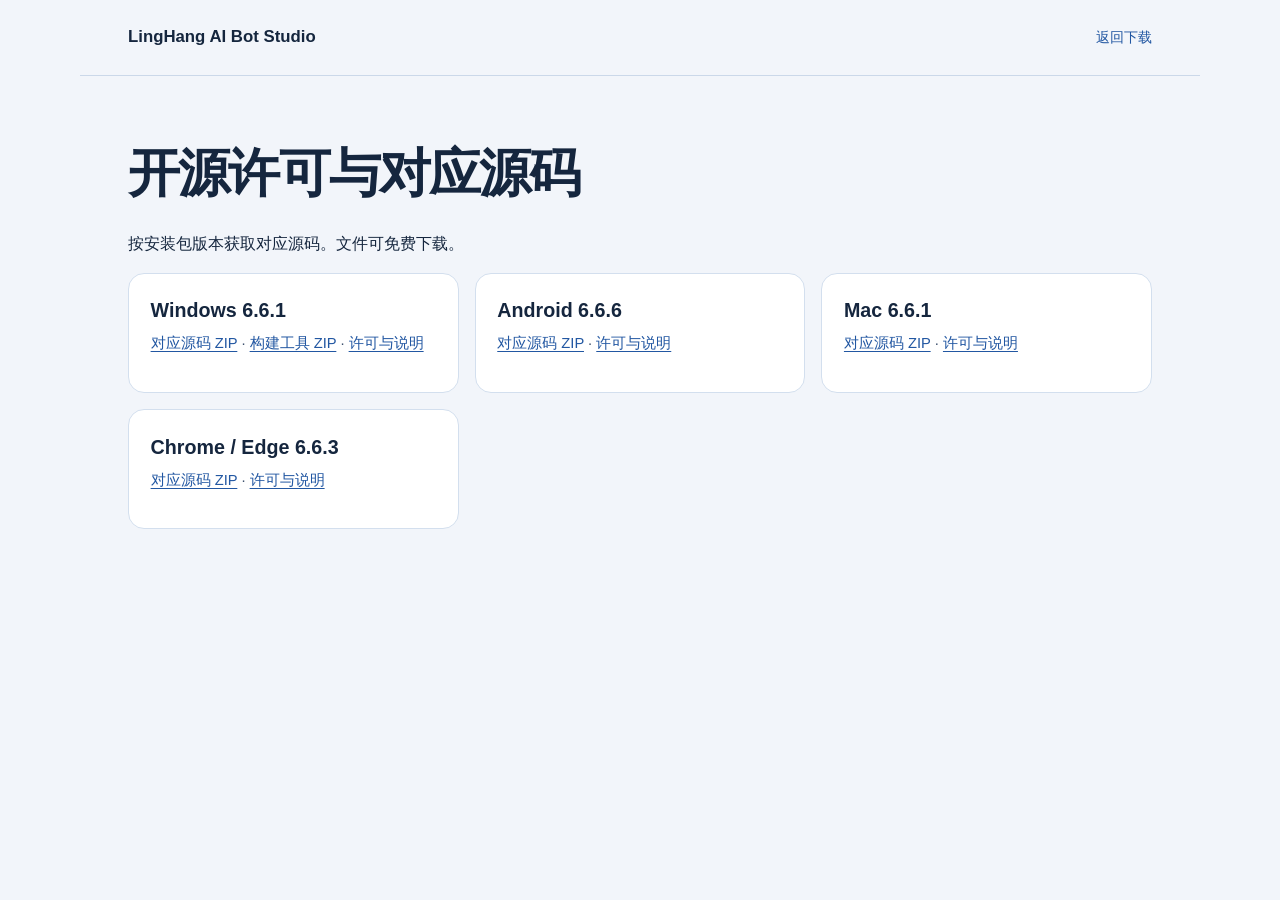
==== open-source.html @ 191b7745 "Separate download attachments from corresponding source" ====
<!doctype html>
<html lang="zh-CN">
<head>
  <meta charset="utf-8">
  <meta name="viewport" content="width=device-width, initial-scale=1">
  <title>开源许可与对应源码 · LingHang AI Bot Studio</title>
  <link rel="stylesheet" href="./styles.css">
</head>
<body>
  <header class="top"><a class="brand" href="./">LingHang AI Bot Studio</a><a href="./">返回下载</a></header>
  <main>
    <h1>开源许可与对应源码</h1>
    <p>按安装包版本获取对应源码。文件可免费下载。</p>
    <section class="downloads" aria-label="各平台对应源码">
      <article class="card">
        <h2>Windows 6.6.1</h2>
        <p><a href="https://node.linghang.world/downloads/Linghang-Windows-6.6.1-f5f4a2c-source.zip">对应源码 ZIP</a> · <a href="https://node.linghang.world/downloads/Linghang-Windows-6.6.1-f5f4a2c-build-tools.zip">构建工具 ZIP</a> · <a href="https://www.linghang.world/open-source/6.6.1">许可与说明</a></p>
      </article>
      <article class="card">
        <h2>Android 6.6.6</h2>
        <p><a href="https://node.linghang.world/downloads/linghang-client-6.6.6-6060605-android-source.zip">对应源码 ZIP</a> · <a href="https://www.linghang.world/open-source/6.6.6#android">许可与说明</a></p>
      </article>
      <article class="card">
        <h2>Mac 6.6.1</h2>
        <p><a href="https://node.linghang.world/downloads/Linghang-macOS-6.6.1-6060105-source.zip">对应源码 ZIP</a> · <a href="https://www.linghang.world/downloads">许可与说明</a></p>
      </article>
      <article class="card">
        <h2>Chrome / Edge 6.6.3</h2>
        <p><a href="https://node.linghang.world/downloads/linghang-browser-6.6.3-source-materials.zip">对应源码 ZIP</a> · <a href="https://www.linghang.world/downloads#web-launcher">许可与说明</a></p>
      </article>
    </section>
  </main>
</body>
</html>
---- styles.css ----
:root {
  color-scheme: light;
  font-family: Inter, "Segoe UI", "Microsoft YaHei", sans-serif;
  background: #f2f5fa;
  color: #15263e;
  line-height: 1.6;
}
* { box-sizing: border-box; }
body { margin: 0; }
a { color: #2257a2; text-underline-offset: .2em; }
a:focus-visible { outline: 3px solid #3685d8; outline-offset: 4px; }
.top, main, footer { max-width: 1120px; margin: auto; padding-inline: clamp(1rem, 4vw, 3rem); }
.top { display: flex; align-items: center; justify-content: space-between; min-height: 76px; border-bottom: 1px solid #cbd8e9; }
.top a { font-size: .875rem; text-decoration: none; }
.top .brand { color: inherit; font-weight: 750; font-size: 1.05rem; }
main { padding-block: clamp(1.5rem, 5vw, 3.5rem); }
h1 { margin: 0; font-size: clamp(1.9rem, 5vw, 3.25rem); letter-spacing: -.035em; }
.intro { margin: .4rem 0 1.6rem; color: #40536f; }
.downloads { display: grid; grid-template-columns: repeat(auto-fit, minmax(min(100%, 290px), 1fr)); gap: 1rem; align-items: stretch; }
article { background: #fff; border: 1px solid #d3dfee; border-radius: 1rem; padding: 1.35rem; min-width: 0; }
.platform { margin: 0 0 .25rem; color: #2d5f9f; font-size: .85rem; font-weight: 720; }
h2 { margin: 0; font-size: 1.23rem; }
article p:not(.platform) { color: #40536f; font-size: .92rem; margin: .35rem 0 .9rem; }
.download { display: flex; justify-content: space-between; gap: .75rem; border-radius: .58rem; background: #163c74; color: white; font-weight: 675; text-decoration: none; padding: .56rem .7rem; }
.download:hover { background: #215392; }
.download span { font-weight: 480; white-space: nowrap; }
.secondary { margin-top: .65rem; font-size: .83rem; }
.secondary { display: block; }
footer { border-top: 1px solid #cbd8e9; padding-block: 1.1rem 1.6rem; font-size: .875rem; }

.contact { border-top: 1px solid #cbd8e9; margin-top: 2.4rem; padding-top: 1.4rem; }
.contact address { font-style: normal; }
.contact dl { display: grid; grid-template-columns: repeat(auto-fit, minmax(min(100%, 215px), 1fr)); gap: 1rem; margin: .8rem 0 0; }
.contact dt { color: #40536f; font-size: .82rem; }
.contact dd { margin: .2rem 0 0; overflow-wrap: anywhere; }
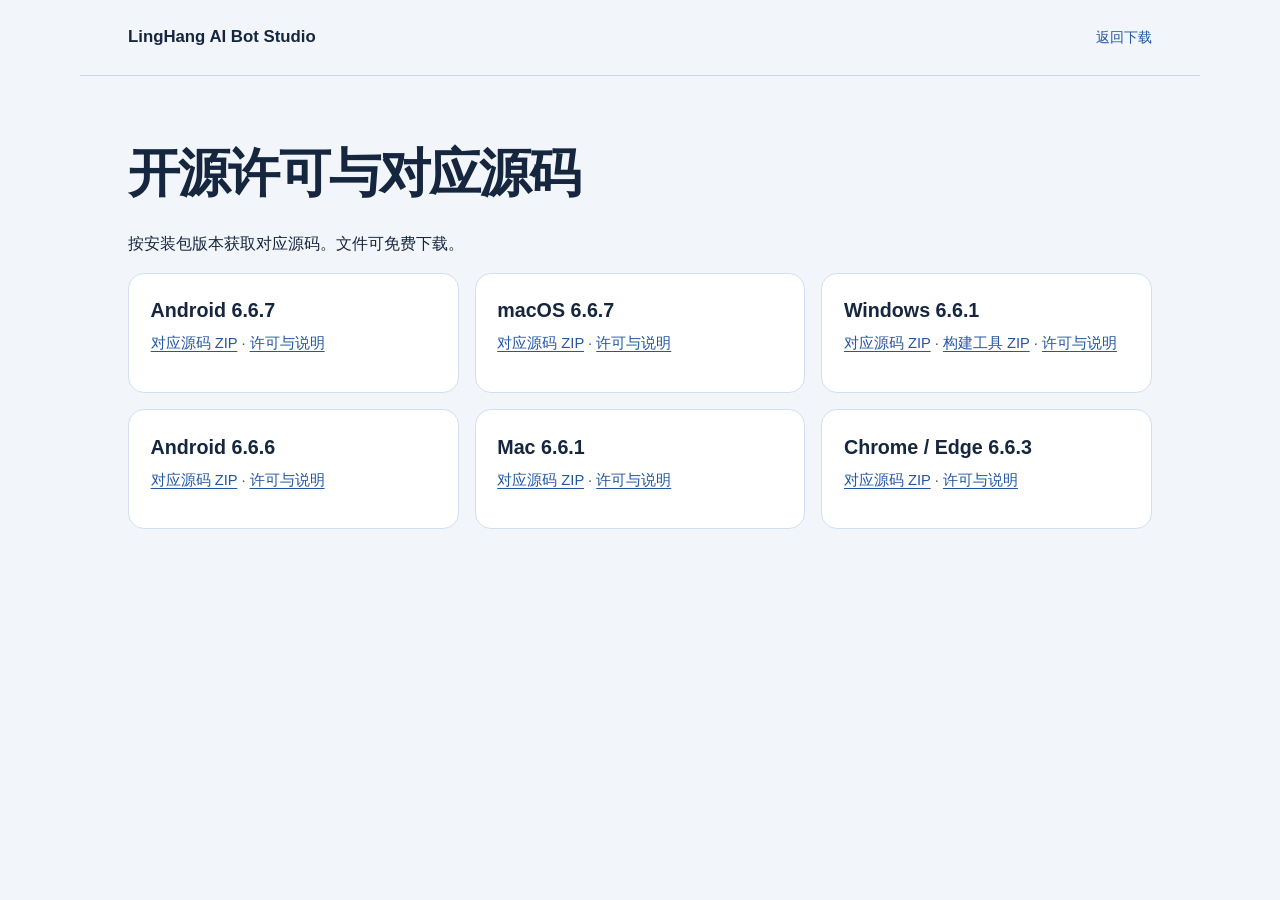
==== commit 92b385aa: "Publish verified Android and macOS 6.6.7 downloads" ====
--- a/open-source.html
+++ b/open-source.html
@@ -12,6 +12,14 @@
     <h1>开源许可与对应源码</h1>
     <p>按安装包版本获取对应源码。文件可免费下载。</p>
     <section class="downloads" aria-label="各平台对应源码">
+      <article class="card">
+        <h2>Android 6.6.7</h2>
+        <p><a href="https://github.com/safaeaefasf/linghang-downloads/releases/download/android-6.6.7-6060700/linghang-client-6.6.7-6060700-android-source.zip">对应源码 ZIP</a> · <a href="https://www.linghang.world/open-source/6.6.7">许可与说明</a></p>
+      </article>
+      <article class="card">
+        <h2>macOS 6.6.7</h2>
+        <p><a href="https://github.com/safaeaefasf/linghang-downloads/releases/download/macos-6.6.7-6060718/Linghang-macOS-6.6.7-6060718-source.zip">对应源码 ZIP</a> · <a href="https://www.linghang.world/open-source/6.6.7">许可与说明</a></p>
+      </article>
       <article class="card">
         <h2>Windows 6.6.1</h2>
         <p><a href="https://node.linghang.world/downloads/Linghang-Windows-6.6.1-f5f4a2c-source.zip">对应源码 ZIP</a> · <a href="https://node.linghang.world/downloads/Linghang-Windows-6.6.1-f5f4a2c-build-tools.zip">构建工具 ZIP</a> · <a href="https://www.linghang.world/open-source/6.6.1">许可与说明</a></p>
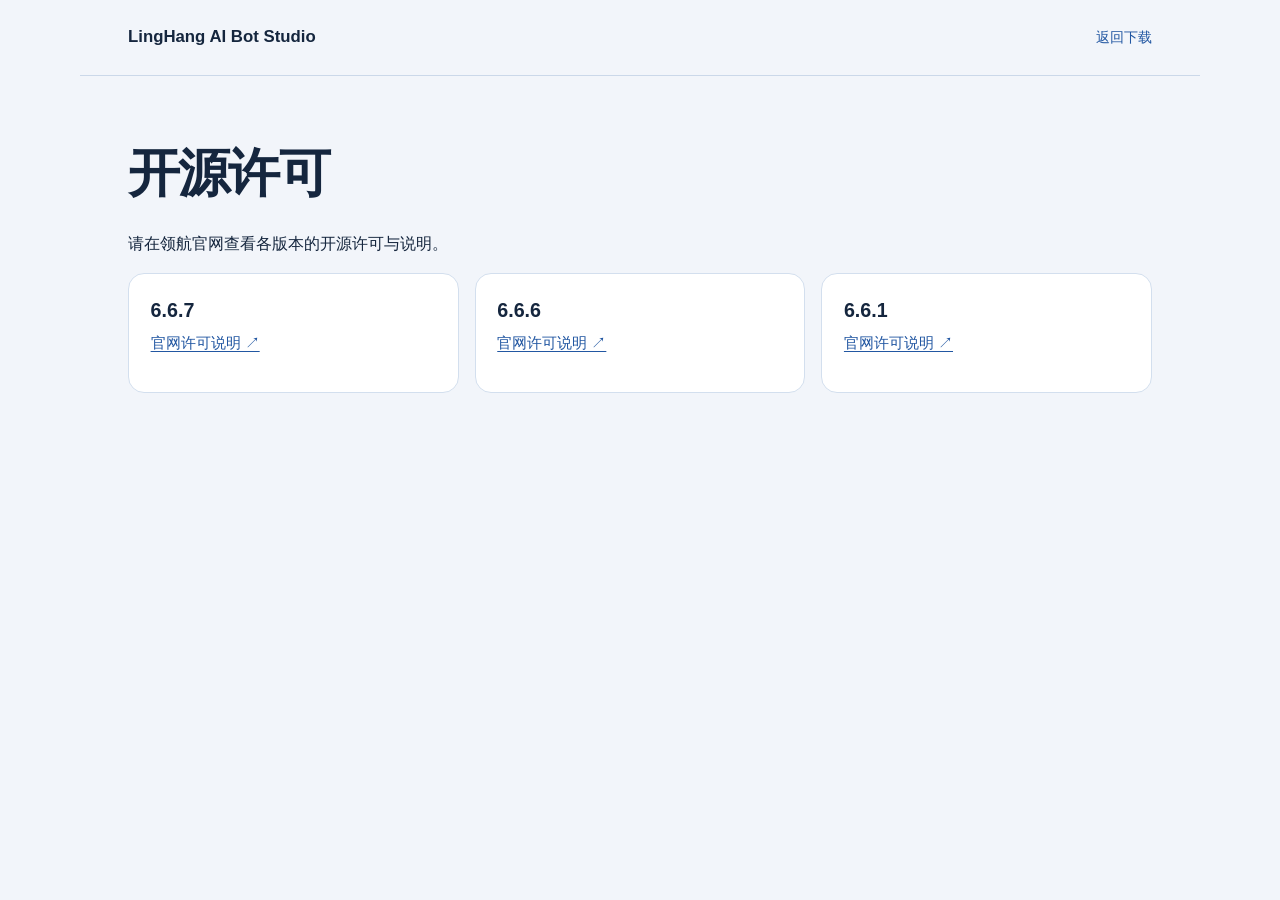
==== commit 3aefb9b8: "Keep GitHub Pages downloads focused on installers" ====
--- a/open-source.html
+++ b/open-source.html
@@ -3,38 +3,26 @@
 <head>
   <meta charset="utf-8">
   <meta name="viewport" content="width=device-width, initial-scale=1">
-  <title>开源许可与对应源码 · LingHang AI Bot Studio</title>
+  <title>开源许可 · LingHang AI Bot Studio</title>
   <link rel="stylesheet" href="./styles.css">
 </head>
 <body>
   <header class="top"><a class="brand" href="./">LingHang AI Bot Studio</a><a href="./">返回下载</a></header>
   <main>
-    <h1>开源许可与对应源码</h1>
-    <p>按安装包版本获取对应源码。文件可免费下载。</p>
-    <section class="downloads" aria-label="各平台对应源码">
+    <h1>开源许可</h1>
+    <p>请在领航官网查看各版本的开源许可与说明。</p>
+    <section class="downloads" aria-label="官网开源许可说明">
       <article class="card">
-        <h2>Android 6.6.7</h2>
-        <p><a href="https://github.com/safaeaefasf/linghang-downloads/releases/download/android-6.6.7-6060700/linghang-client-6.6.7-6060700-android-source.zip">对应源码 ZIP</a> · <a href="https://www.linghang.world/open-source/6.6.7">许可与说明</a></p>
+        <h2>6.6.7</h2>
+        <p><a href="https://www.linghang.world/open-source/6.6.7">官网许可说明 ↗</a></p>
       </article>
       <article class="card">
-        <h2>macOS 6.6.7</h2>
-        <p><a href="https://github.com/safaeaefasf/linghang-downloads/releases/download/macos-6.6.7-6060718/Linghang-macOS-6.6.7-6060718-source.zip">对应源码 ZIP</a> · <a href="https://www.linghang.world/open-source/6.6.7">许可与说明</a></p>
+        <h2>6.6.6</h2>
+        <p><a href="https://www.linghang.world/open-source/6.6.6#android">官网许可说明 ↗</a></p>
       </article>
       <article class="card">
-        <h2>Windows 6.6.1</h2>
-        <p><a href="https://node.linghang.world/downloads/Linghang-Windows-6.6.1-f5f4a2c-source.zip">对应源码 ZIP</a> · <a href="https://node.linghang.world/downloads/Linghang-Windows-6.6.1-f5f4a2c-build-tools.zip">构建工具 ZIP</a> · <a href="https://www.linghang.world/open-source/6.6.1">许可与说明</a></p>
-      </article>
-      <article class="card">
-        <h2>Android 6.6.6</h2>
-        <p><a href="https://node.linghang.world/downloads/linghang-client-6.6.6-6060605-android-source.zip">对应源码 ZIP</a> · <a href="https://www.linghang.world/open-source/6.6.6#android">许可与说明</a></p>
-      </article>
-      <article class="card">
-        <h2>Mac 6.6.1</h2>
-        <p><a href="https://node.linghang.world/downloads/Linghang-macOS-6.6.1-6060105-source.zip">对应源码 ZIP</a> · <a href="https://www.linghang.world/downloads">许可与说明</a></p>
-      </article>
-      <article class="card">
-        <h2>Chrome / Edge 6.6.3</h2>
-        <p><a href="https://node.linghang.world/downloads/linghang-browser-6.6.3-source-materials.zip">对应源码 ZIP</a> · <a href="https://www.linghang.world/downloads#web-launcher">许可与说明</a></p>
+        <h2>6.6.1</h2>
+        <p><a href="https://www.linghang.world/open-source/6.6.1">官网许可说明 ↗</a></p>
       </article>
     </section>
   </main>
